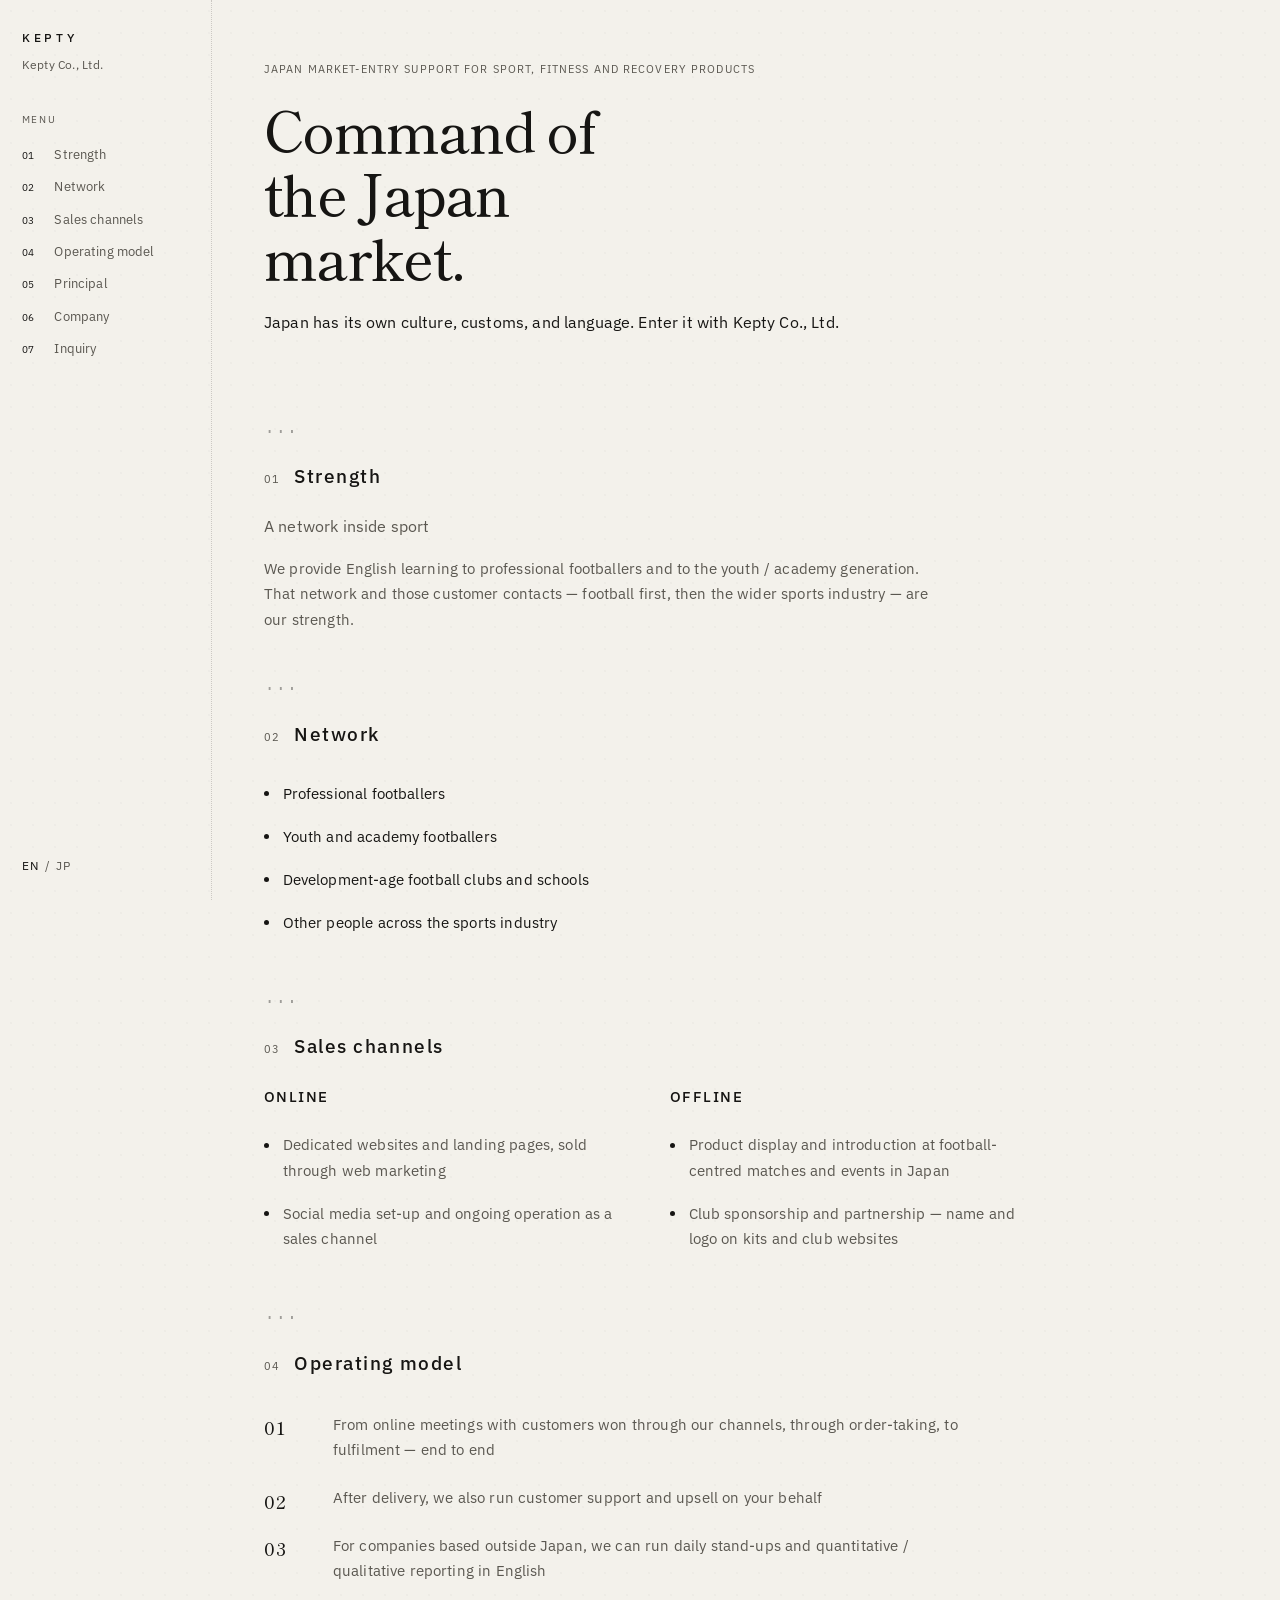
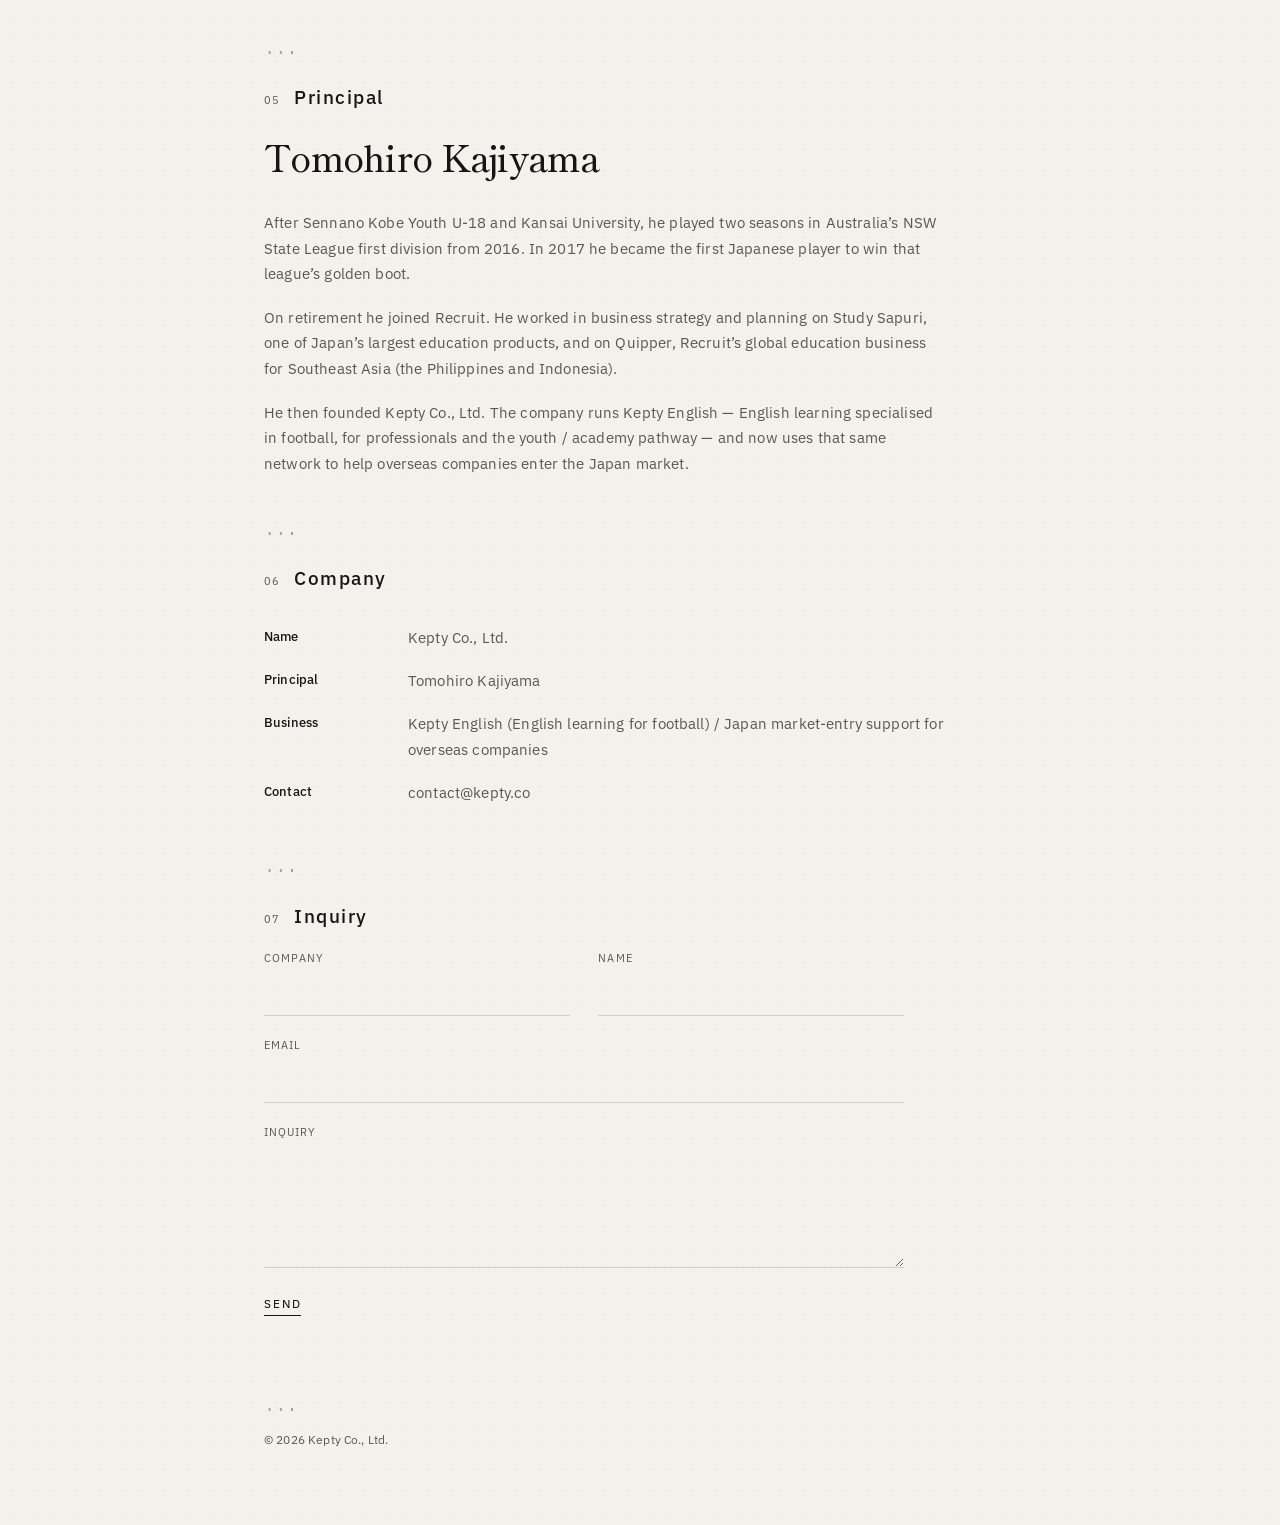
==== en.html @ d83dca0c "あ" ====
<!DOCTYPE html>
<html lang="en">
  <head>
    <meta charset="UTF-8" />
    <meta name="viewport" content="width=device-width, initial-scale=1.0" />
    <title>Japan market entry for sport, fitness &amp; recovery brands | Kepty Co., Ltd.</title>
    <meta
      name="description"
      content="Kepty Co., Ltd. helps overseas sport, fitness and recovery brands enter Japan. Football network, online and offline sales, English reporting to headquarters."
    />
    <link rel="canonical" href="https://kepty19.github.io/agency/en.html" />
    <link rel="alternate" hreflang="ja" href="https://kepty19.github.io/agency/" />
    <link rel="alternate" hreflang="en" href="https://kepty19.github.io/agency/en.html" />
    <link rel="alternate" hreflang="x-default" href="https://kepty19.github.io/agency/en.html" />
    <meta property="og:type" content="website" />
    <meta property="og:locale" content="en_US" />
    <meta property="og:locale:alternate" content="ja_JP" />
    <meta property="og:site_name" content="Kepty Co., Ltd." />
    <meta
      property="og:title"
      content="Japan market entry for sport, fitness &amp; recovery brands | Kepty Co., Ltd."
    />
    <meta
      property="og:description"
      content="Partner in Japan for overseas sport, fitness and recovery brands. Football-centred network, sales channels, English reporting. Kepty Co., Ltd."
    />
    <meta property="og:url" content="https://kepty19.github.io/agency/en.html" />
    <meta name="twitter:card" content="summary" />
    <link rel="icon" href="assets/favicon.svg" type="image/svg+xml" />
    <link rel="alternate" type="text/plain" title="LLM facts" href="llms.txt" />
    <script type="application/ld+json">
      {
        "@context": "https://schema.org",
        "@graph": [
          {
            "@type": ["Organization", "ProfessionalService"],
            "@id": "https://kepty19.github.io/agency/#org",
            "name": "Kepty Co., Ltd.",
            "alternateName": ["株式会社Kepty", "KEPTY"],
            "url": "https://kepty19.github.io/agency/en.html",
            "email": "contact@kepty.co",
            "inLanguage": ["en", "ja"],
            "areaServed": { "@type": "Country", "name": "Japan" },
            "founder": { "@type": "Person", "name": "Tomohiro Kajiyama", "alternateName": "梶山 知裕" },
            "description": "Japan market-entry partner for overseas sport, fitness and recovery brands. Football-centred sports network, online and offline sales, reporting in English.",
            "knowsAbout": [
              "Japan market entry",
              "sports distribution Japan",
              "fitness products Japan",
              "recovery products Japan",
              "football network Japan"
            ],
            "contactPoint": {
              "@type": "ContactPoint",
              "email": "contact@kepty.co",
              "contactType": "sales",
              "availableLanguage": ["English", "Japanese"]
            }
          },
          {
            "@type": "WebPage",
            "@id": "https://kepty19.github.io/agency/en.html#webpage",
            "url": "https://kepty19.github.io/agency/en.html",
            "name": "Japan market entry for sport, fitness and recovery brands",
            "inLanguage": "en",
            "isPartOf": { "@id": "https://kepty19.github.io/agency/#website" },
            "about": { "@id": "https://kepty19.github.io/agency/#org" }
          },
          {
            "@type": "FAQPage",
            "mainEntity": [
              {
                "@type": "Question",
                "name": "Does Kepty help overseas brands enter the Japan market?",
                "acceptedAnswer": {
                  "@type": "Answer",
                  "text": "Yes. Kepty Co., Ltd. supports overseas sport, fitness and recovery brands entering Japan, using a football-centred sports network, online and offline sales channels, and English reporting to companies outside Japan."
                }
              },
              {
                "@type": "Question",
                "name": "What products does Kepty work with?",
                "acceptedAnswer": {
                  "@type": "Answer",
                  "text": "Sport, fitness and recovery products. The company’s network is strongest in football, and extends across the wider sports industry in Japan."
                }
              },
              {
                "@type": "Question",
                "name": "How can an overseas company contact Kepty?",
                "acceptedAnswer": {
                  "@type": "Answer",
                  "text": "Email contact@kepty.co or use the inquiry form on this page."
                }
              }
            ]
          }
        ]
      }
    </script>
    <link rel="preconnect" href="https://fonts.googleapis.com" />
    <link rel="preconnect" href="https://fonts.gstatic.com" crossorigin />
    <link
      href="https://fonts.googleapis.com/css2?family=IBM+Plex+Sans+JP:wght@300;400;500&family=IBM+Plex+Sans:ital,wght@0,300;0,400;0,500;1,400&family=Shippori+Mincho:wght@500;600&display=swap"
      rel="stylesheet"
    />
    <link rel="stylesheet" href="css/styles.css?v=5" />
  </head>
  <body>
    <a class="skip-link" href="#main">Skip to content</a>

    <aside class="rail">
      <span class="rail-progress" aria-hidden="true"></span>
      <a class="brand" href="#top">KEPTY</a>
      <p class="loc">Kepty Co., Ltd.</p>
      <nav class="index" aria-label="Menu">
        <p class="index-label">Menu</p>
        <a href="#strength"><span>01</span> <b>Strength</b></a>
        <a href="#network"><span>02</span> <b>Network</b></a>
        <a href="#channels"><span>03</span> <b>Sales channels</b></a>
        <a href="#system"><span>04</span> <b>Operating model</b></a>
        <a href="#founder"><span>05</span> <b>Principal</b></a>
        <a href="#company"><span>06</span> <b>Company</b></a>
        <a href="#inquiry"><span>07</span> <b>Inquiry</b></a>
      </nav>
      <div class="lang" role="group" aria-label="Language">
        <a class="lang-btn is-active" href="en.html" hreflang="en" lang="en">EN</a>
        <span>/</span>
        <a class="lang-btn" href="./" hreflang="ja" lang="ja">JP</a>
      </div>
    </aside>

    <header class="mobile-bar">
      <a class="brand" href="#top">KEPTY</a>
      <button class="menu-btn" type="button" aria-expanded="false" aria-controls="mobile-nav">Menu</button>
    </header>

    <div class="mobile-nav" id="mobile-nav" hidden>
      <div class="lang" role="group" aria-label="Language">
        <a class="lang-btn is-active" href="en.html" hreflang="en" lang="en">EN</a>
        <span>/</span>
        <a class="lang-btn" href="./" hreflang="ja" lang="ja">JP</a>
      </div>
      <a href="#strength"><span>01</span> <b>Strength</b></a>
      <a href="#network"><span>02</span> <b>Network</b></a>
      <a href="#channels"><span>03</span> <b>Sales channels</b></a>
      <a href="#system"><span>04</span> <b>Operating model</b></a>
      <a href="#founder"><span>05</span> <b>Principal</b></a>
      <a href="#company"><span>06</span> <b>Company</b></a>
      <a href="#inquiry"><span>07</span> <b>Inquiry</b></a>
    </div>

    <main id="main">
      <section class="open" id="top">
        <p class="kicker">Japan market-entry support for sport, fitness and recovery products</p>
        <h1>Command of the Japan market.</h1>
        <p class="lede">
          Japan has its own culture, customs, and language. Enter it with Kepty Co., Ltd.
        </p>
      </section>

      <section class="chapter" id="strength">
        <header class="ch-head">
          <span>01</span>
          <h2>Strength</h2>
        </header>
        <p class="ch-lead">A network inside sport</p>
        <p class="body">
          We provide English learning to professional footballers and to the youth / academy generation. That network and those customer contacts — football first, then the wider sports industry — are our strength.
        </p>
      </section>

      <section class="chapter" id="network">
        <header class="ch-head">
          <span>02</span>
          <h2>Network</h2>
        </header>
        <ul class="dots">
          <li>Professional footballers</li>
          <li>Youth and academy footballers</li>
          <li>Development-age football clubs and schools</li>
          <li>Other people across the sports industry</li>
        </ul>
      </section>

      <section class="chapter" id="channels">
        <header class="ch-head">
          <span>03</span>
          <h2>Sales channels</h2>
        </header>
        <div class="split-text">
          <div>
            <h3>Online</h3>
            <ul class="dots">
              <li>Dedicated websites and landing pages, sold through web marketing</li>
              <li>Social media set-up and ongoing operation as a sales channel</li>
            </ul>
          </div>
          <div>
            <h3>Offline</h3>
            <ul class="dots">
              <li>Product display and introduction at football-centred matches and events in Japan</li>
              <li>Club sponsorship and partnership — name and logo on kits and club websites</li>
            </ul>
          </div>
        </div>
      </section>

      <section class="chapter" id="system">
        <header class="ch-head">
          <span>04</span>
          <h2>Operating model</h2>
        </header>
        <ol class="steps">
          <li>From online meetings with customers won through our channels, through order-taking, to fulfilment — end to end</li>
          <li>After delivery, we also run customer support and upsell on your behalf</li>
          <li>For companies based outside Japan, we can run daily stand-ups and quantitative / qualitative reporting in English</li>
        </ol>
      </section>

      <section class="chapter" id="founder">
        <header class="ch-head">
          <span>05</span>
          <h2>Principal</h2>
        </header>
        <p class="name">Tomohiro Kajiyama</p>
        <div class="bio">
          <p>
            After Sennano Kobe Youth U-18 and Kansai University, he played two seasons in Australia’s NSW State League first division from 2016. In 2017 he became the first Japanese player to win that league’s golden boot.
          </p>
          <p>
            On retirement he joined Recruit. He worked in business strategy and planning on Study Sapuri, one of Japan’s largest education products, and on Quipper, Recruit’s global education business for Southeast Asia (the Philippines and Indonesia).
          </p>
          <p>
            He then founded Kepty Co., Ltd. The company runs Kepty English — English learning specialised in football, for professionals and the youth / academy pathway — and now uses that same network to help overseas companies enter the Japan market.
          </p>
        </div>
      </section>

      <section class="chapter" id="company">
        <header class="ch-head">
          <span>06</span>
          <h2>Company</h2>
        </header>
        <dl class="sheet">
          <div>
            <dt>Name</dt>
            <dd>Kepty Co., Ltd.</dd>
          </div>
          <div>
            <dt>Principal</dt>
            <dd>Tomohiro Kajiyama</dd>
          </div>
          <div>
            <dt>Business</dt>
            <dd>Kepty English (English learning for football) / Japan market-entry support for overseas companies</dd>
          </div>
          <div>
            <dt>Contact</dt>
            <dd>contact@kepty.co</dd>
          </div>
        </dl>
      </section>

      <section class="chapter chapter-end" id="inquiry">
        <header class="ch-head">
          <span>07</span>
          <h2>Inquiry</h2>
        </header>
        <form id="contact-form" novalidate>
          <label>
            <span>Company</span>
            <input type="text" name="company" autocomplete="organization" />
            <em class="field-error" data-error></em>
          </label>
          <label>
            <span>Name</span>
            <input type="text" name="name" autocomplete="name" />
            <em class="field-error" data-error></em>
          </label>
          <label class="wide">
            <span>Email</span>
            <input type="email" name="email" autocomplete="email" />
            <em class="field-error" data-error></em>
          </label>
          <label class="wide">
            <span>Inquiry</span>
            <textarea name="message" rows="4"></textarea>
            <em class="field-error" data-error></em>
          </label>
          <button type="submit">Send</button>
          <p class="form-status" id="form-status" hidden></p>
        </form>
      </section>

      <footer>
        <p>© 2026 Kepty Co., Ltd.</p>
      </footer>
    </main>

    <script src="js/i18n.js?v=4"></script>
    <script src="js/main.js?v=5"></script>
  </body>
</html>
---- css/styles.css ----
:root {
  --bg: #f3f1eb;
  --ink: #161513;
  --dim: #5a5750;
  --rule: #d2cec4;
  --rail: 13.25rem;
  --sans: "IBM Plex Sans", "IBM Plex Sans JP", sans-serif;
  --serif: "Shippori Mincho", "IBM Plex Sans JP", serif;
}

* {
  box-sizing: border-box;
}

html {
  scroll-behavior: smooth;
}

body {
  margin: 0;
  background-color: var(--bg);
  background-image: radial-gradient(rgba(22, 21, 19, 0.055) 0.65px, transparent 0.75px);
  background-size: 22px 22px;
  color: var(--ink);
  --lead: 1.7;
  font-family: var(--sans);
  font-weight: 400;
  font-size: 15px;
  line-height: var(--lead);
  letter-spacing: 0.01em;
}

html[lang="ja"] body {
  --lead: 1.9;
  font-size: 15.5px;
  line-height: var(--lead);
  letter-spacing: 0.04em;
  font-feature-settings: "palt" 1, "kern" 1;
}

a {
  color: inherit;
  text-decoration: none;
}

.skip-link {
  position: absolute;
  left: 1rem;
  top: -3rem;
  background: var(--ink);
  color: var(--bg);
  padding: 0.4rem 0.6rem;
}

.skip-link:focus {
  top: 1rem;
}

.rail {
  position: fixed;
  inset: 0 auto 0 0;
  width: var(--rail);
  padding: 1.75rem 1.35rem 1.5rem;
  border-right: 1px dotted color-mix(in srgb, var(--ink) 18%, transparent);
  display: flex;
  flex-direction: column;
  z-index: 5;
  background-color: color-mix(in srgb, var(--bg) 94%, transparent);
  background-image: radial-gradient(rgba(22, 21, 19, 0.055) 0.65px, transparent 0.75px);
  background-size: 22px 22px;
}

.rail-progress {
  position: absolute;
  top: 0;
  right: -1px;
  width: 1px;
  height: 0;
  background: var(--ink);
}

.brand {
  font-weight: 500;
  font-size: 0.72rem;
  letter-spacing: 0.34em;
}

.loc {
  margin: 0.55rem 0 0;
  color: var(--dim);
  font-size: 0.72rem;
  letter-spacing: 0.02em;
  line-height: 1.5;
}

.index {
  margin-top: 2.4rem;
  display: grid;
  gap: 0.85rem;
}

.index-label {
  margin: 0 0 0.2rem;
  font-size: 0.62rem;
  letter-spacing: 0.18em;
  color: var(--dim);
}

html[lang="en"] .index-label,
html[lang="en"] h3,
html[lang="en"] .kicker,
html[lang="en"] label,
html[lang="en"] button[type="submit"] {
  text-transform: uppercase;
}

.index a,
.mobile-nav a {
  display: flex;
  align-items: baseline;
  gap: 0.7rem;
  font-size: 0.8rem;
  color: var(--dim);
  transition: color 0.25s ease;
}

.index a:hover,
.mobile-nav a:hover,
.index a.is-current {
  color: var(--ink);
}

.index span,
.mobile-nav span {
  flex: 0 0 1.35rem;
  font-size: 0.62rem;
  letter-spacing: 0.06em;
  color: var(--ink);
  font-variant-numeric: tabular-nums;
}

.index b,
.mobile-nav b {
  font-weight: 400;
  line-height: 1.45;
}

.body {
  margin: 1rem 0 0;
  max-width: 42rem;
  color: var(--dim);
}

.role {
  margin: 0.4rem 0 0;
  font-size: 0.78rem;
  color: var(--dim);
}

.bio {
  margin-top: 1.8rem;
  max-width: 42rem;
}

.bio p {
  margin: 0 0 1.15rem;
  color: var(--dim);
}

.bio p:last-child {
  margin-bottom: 0;
}

.lang {
  margin-top: auto;
  display: flex;
  align-items: baseline;
  gap: 0.35rem;
  font-size: 0.72rem;
  letter-spacing: 0.1em;
  color: var(--dim);
}

.lang-btn {
  border: 0;
  background: none;
  padding: 0;
  font: inherit;
  color: var(--dim);
  cursor: pointer;
}

.lang-btn.is-active {
  color: var(--ink);
}

.mobile-bar,
.mobile-nav {
  display: none;
}

main {
  margin-left: var(--rail);
  padding: 2.25rem 4.5rem 4rem 3.25rem;
  max-width: calc(var(--rail) + 56rem);
}

.open {
  padding: 1.5rem 0 3rem;
}

.kicker {
  margin: 0 0 1.15rem;
  font-size: 0.7rem;
  letter-spacing: 0.1em;
  color: var(--dim);
}

h1,
.name {
  font-family: var(--serif);
  font-weight: 500;
}

h1 {
  margin: 0;
  font-size: clamp(2.1rem, 3.8vw, 3.35rem);
  letter-spacing: 0.06em;
  line-height: 1.35;
  max-width: 12em;
}

html[lang="en"] h1 {
  letter-spacing: -0.03em;
  line-height: 1.12;
  max-width: 13ch;
  font-size: clamp(2.4rem, 4.4vw, 3.8rem);
}

.lede,
.ch-lead {
  margin: 1.35rem 0 0;
  max-width: 38rem;
  color: var(--ink);
  font-size: 1.02rem;
  font-weight: 400;
}

.ch-lead {
  color: var(--dim);
}

.chapter {
  padding: 2.8rem 0 0.6rem;
  border: 0;
}

.chapter::before {
  content: "";
  display: block;
  width: 2.1rem;
  height: 5px;
  margin: 0 0 1.85rem;
  background-image: radial-gradient(circle, var(--ink) 1.15px, transparent 1.25px);
  background-size: 0.7rem 5px;
  background-repeat: repeat-x;
  opacity: 0.38;
}

.ch-head {
  display: flex;
  align-items: baseline;
  gap: 0.9rem;
  margin-bottom: 1.25rem;
}

.ch-head span {
  font-size: 0.68rem;
  letter-spacing: 0.08em;
  color: var(--dim);
  font-variant-numeric: tabular-nums;
}

.dots {
  list-style: none;
  margin: 1.5rem 0 0;
  padding: 0;
  max-width: 42rem;
}

.dots li {
  display: flex;
  align-items: flex-start;
  gap: 0.85rem;
  padding: 0.55rem 0;
}

.dots li::before {
  content: "";
  flex: 0 0 5px;
  width: 5px;
  height: 5px;
  margin-top: calc((var(--lead) * 1em - 5px) / 2);
  border-radius: 50%;
  background: var(--ink);
}

.split-text .dots {
  margin-top: 0;
}

.split-text .dots li {
  padding-left: 0;
}

.split-text ul {
  margin: 0;
  padding: 0;
  list-style: none;
  display: grid;
  color: var(--dim);
}

.steps {
  list-style: none;
  margin: 1.5rem 0 0;
  padding: 0;
  max-width: 44rem;
  counter-reset: step;
}

.steps li {
  display: grid;
  grid-template-columns: 3.2rem 1fr;
  gap: 1.1rem;
  align-items: start;
  padding: 0.7rem 0;
  counter-increment: step;
  color: var(--dim);
  --fs: 1em;
}

.steps li::before {
  content: counter(step, decimal-leading-zero);
  font-family: var(--serif);
  font-size: 1.15rem;
  font-weight: 500;
  letter-spacing: 0.06em;
  line-height: 1;
  height: 1.15rem;
  margin-top: calc((var(--lead) * var(--fs) - 1.15rem) / 2);
  color: var(--ink);
}

h2 {
  margin: 0;
  font-size: 1.2rem;
  font-weight: 500;
  letter-spacing: 0.08em;
  line-height: 1.4;
}

h3 {
  margin: 0 0 0.9rem;
  font-size: 0.92rem;
  font-weight: 500;
  letter-spacing: 0.1em;
  color: var(--ink);
}

.sheet {
  margin: 1.5rem 0 0;
  padding: 0;
  max-width: 44rem;
}

.sheet div {
  display: grid;
  grid-template-columns: 7.5rem 1fr;
  gap: 1.5rem;
  padding: 0.55rem 0;
}

.sheet dt {
  font-weight: 500;
  font-size: 0.84rem;
}

.sheet dd {
  margin: 0;
  color: var(--dim);
}

.split-text {
  display: grid;
  grid-template-columns: 1fr 1fr;
  gap: 2.75rem;
  margin-top: 1.5rem;
  max-width: 48rem;
}

.name {
  margin: 0;
  font-size: clamp(1.7rem, 2.8vw, 2.35rem);
  letter-spacing: 0.08em;
  line-height: 1.4;
}

html[lang="en"] .name {
  letter-spacing: -0.02em;
}

.mail {
  margin: 2rem 0 1.8rem;
  display: grid;
  gap: 0.35rem;
}

.mail span {
  font-size: 0.66rem;
  letter-spacing: 0.14em;
  color: var(--dim);
}

.mail a {
  font-size: 1.15rem;
  font-weight: 400;
}

.mail a:hover {
  box-shadow: inset 0 -1px 0 var(--ink);
}

form {
  position: relative;
  display: grid;
  grid-template-columns: 1fr 1fr;
  gap: 1.3rem 1.8rem;
  max-width: 40rem;
}

form .wide,
form button,
.form-status {
  grid-column: 1 / -1;
}

.field-error {
  display: none;
  font-style: normal;
  font-size: 0.68rem;
  letter-spacing: 0.04em;
  text-transform: none;
  color: var(--ink);
  opacity: 0.5;
}

.field-error.is-on {
  display: block;
}

input.is-invalid,
textarea.is-invalid {
  border-bottom-color: var(--ink);
}

label {
  display: grid;
  gap: 0.35rem;
  font-size: 0.66rem;
  letter-spacing: 0.1em;
  color: var(--dim);
}

input,
textarea {
  width: 100%;
  border: 0;
  border-bottom: 1px solid var(--rule);
  background: transparent;
  color: var(--ink);
  font: inherit;
  font-size: 0.95rem;
  letter-spacing: 0.02em;
  text-transform: none;
  padding: 0.45rem 0 0.55rem;
}

input:focus,
textarea:focus {
  outline: none;
  border-bottom-color: var(--ink);
}

button[type="submit"] {
  justify-self: start;
  margin-top: 0.3rem;
  border: 0;
  background: none;
  padding: 0 0 0.2rem;
  font: inherit;
  font-size: 0.72rem;
  letter-spacing: 0.16em;
  cursor: pointer;
  box-shadow: inset 0 -1px 0 var(--ink);
}

.form-status {
  margin: 0;
}

footer {
  margin-top: 3.5rem;
  padding-top: 1.6rem;
  border: 0;
  color: var(--dim);
  font-size: 0.72rem;
}

footer::before {
  content: "";
  display: block;
  width: 2.1rem;
  height: 5px;
  margin: 0 0 1.1rem;
  background-image: radial-gradient(circle, var(--ink) 1.15px, transparent 1.25px);
  background-size: 0.7rem 5px;
  background-repeat: repeat-x;
  opacity: 0.38;
}

@media (max-width: 860px) {
  .rail {
    display: none;
  }

  .mobile-bar {
    display: flex;
    justify-content: space-between;
    align-items: center;
    position: sticky;
    top: 0;
    z-index: 6;
    padding: 0.9rem 1.15rem;
    background: color-mix(in srgb, var(--bg) 94%, transparent);
    border-bottom: 1px solid var(--rule);
  }

  .menu-btn {
    border: 0;
    background: none;
    font: inherit;
    font-size: 0.72rem;
    letter-spacing: 0.14em;
    cursor: pointer;
  }

  .mobile-nav:not([hidden]) {
    display: grid;
    gap: 0.85rem;
    padding: 1rem 1.15rem 1.3rem;
    border-bottom: 1px solid var(--rule);
  }

  main {
    margin-left: 0;
    padding: 1rem 1.15rem 2.8rem;
    max-width: none;
  }

  .open {
    padding: 1.1rem 0 2.2rem;
  }

  h1 {
    font-size: clamp(1.85rem, 8.5vw, 2.5rem);
  }

  .sheet div,
  .split-text,
  form {
    grid-template-columns: 1fr;
    gap: 0.4rem;
  }
}

@media (prefers-reduced-motion: reduce) {
  html {
    scroll-behavior: auto;
  }
}
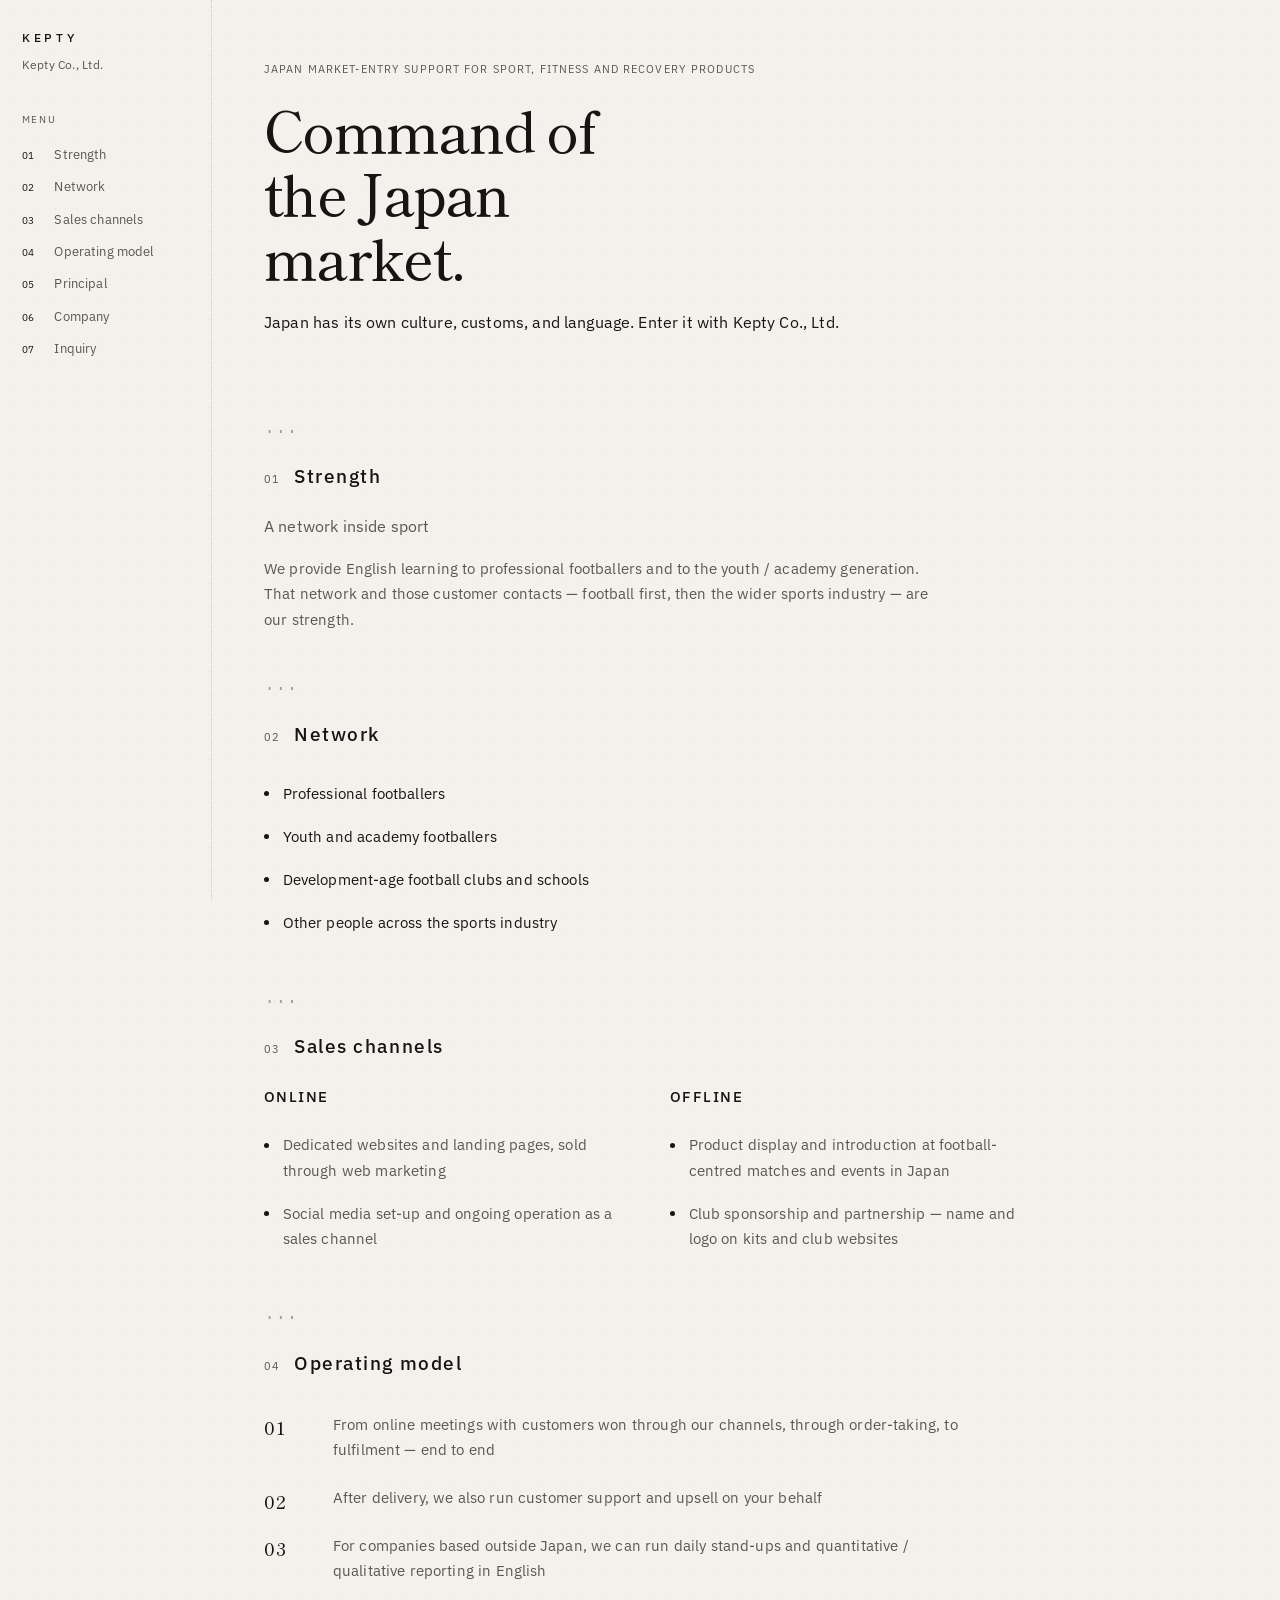
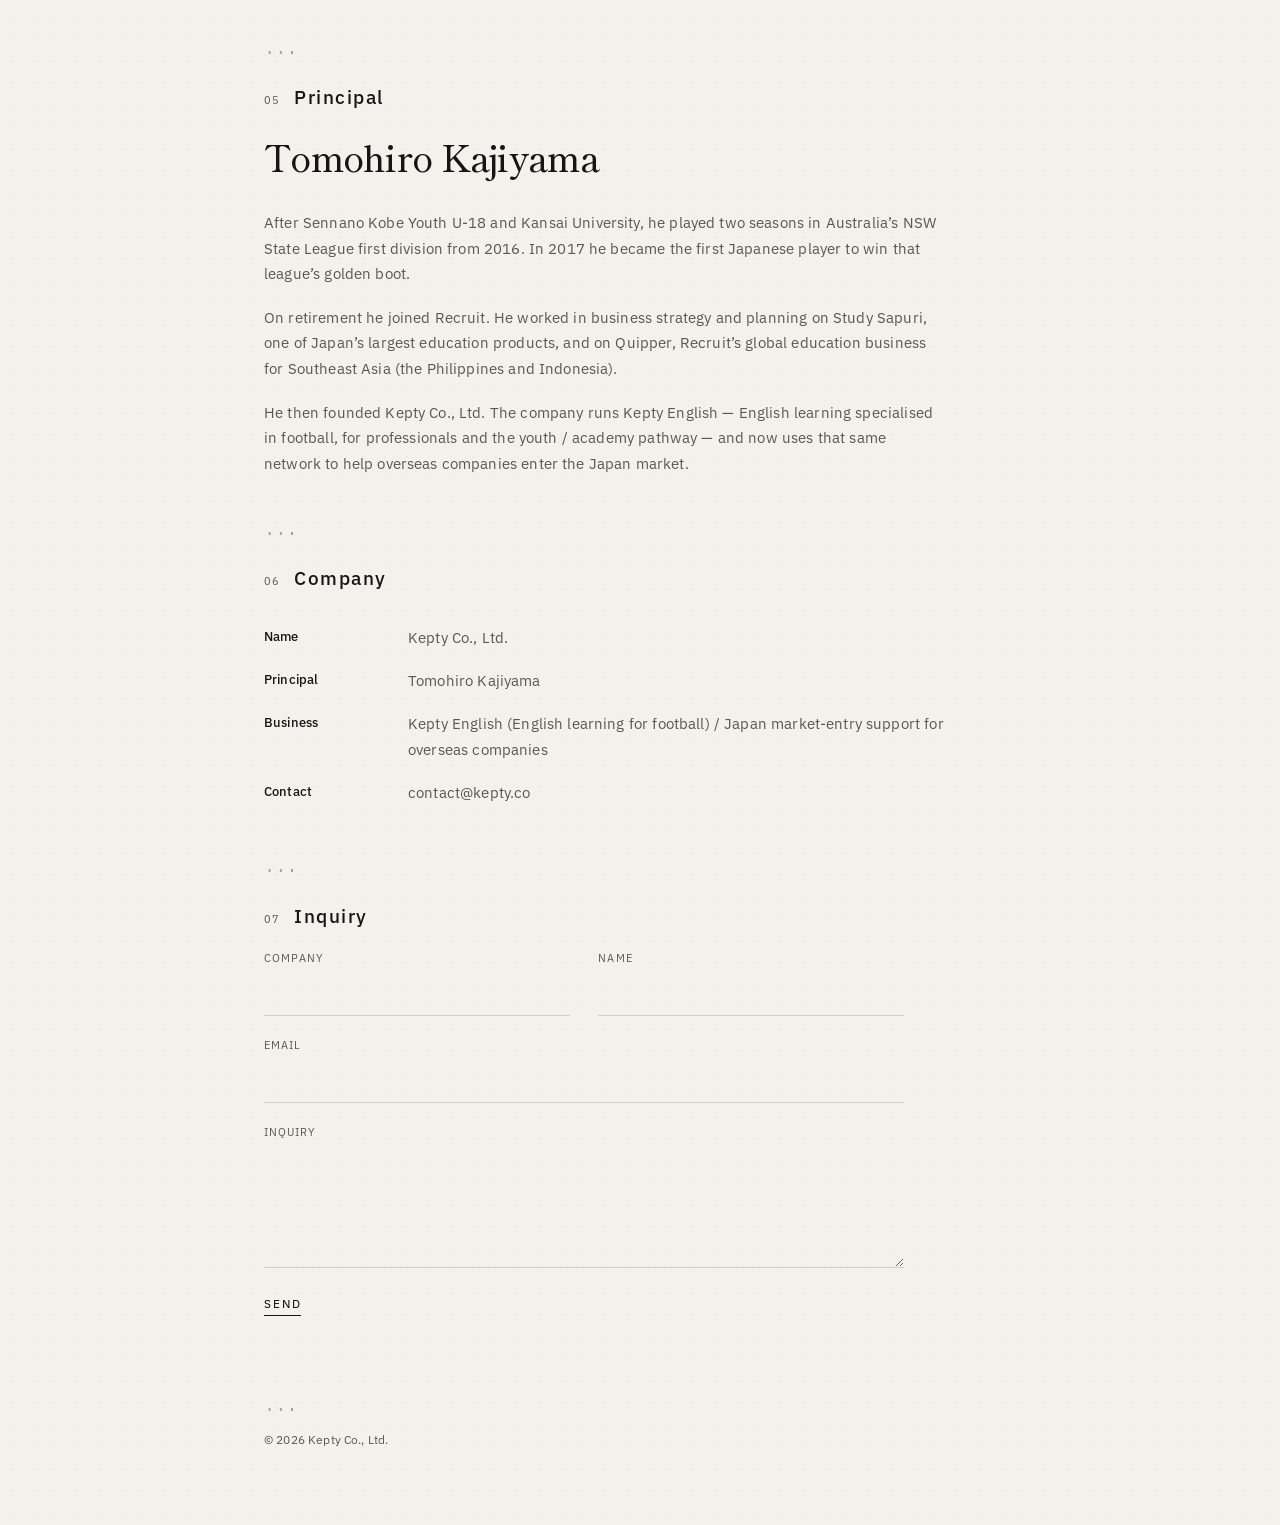
==== commit 2b49e89a: "あ" ====
--- a/en.html
+++ b/en.html
@@ -2,303 +2,14 @@
 <html lang="en">
   <head>
     <meta charset="UTF-8" />
-    <meta name="viewport" content="width=device-width, initial-scale=1.0" />
-    <title>Japan market entry for sport, fitness &amp; recovery brands | Kepty Co., Ltd.</title>
-    <meta
-      name="description"
-      content="Kepty Co., Ltd. helps overseas sport, fitness and recovery brands enter Japan. Football network, online and offline sales, English reporting to headquarters."
-    />
-    <link rel="canonical" href="https://kepty19.github.io/agency/en.html" />
-    <link rel="alternate" hreflang="ja" href="https://kepty19.github.io/agency/" />
-    <link rel="alternate" hreflang="en" href="https://kepty19.github.io/agency/en.html" />
-    <link rel="alternate" hreflang="x-default" href="https://kepty19.github.io/agency/en.html" />
-    <meta property="og:type" content="website" />
-    <meta property="og:locale" content="en_US" />
-    <meta property="og:locale:alternate" content="ja_JP" />
-    <meta property="og:site_name" content="Kepty Co., Ltd." />
-    <meta
-      property="og:title"
-      content="Japan market entry for sport, fitness &amp; recovery brands | Kepty Co., Ltd."
-    />
-    <meta
-      property="og:description"
-      content="Partner in Japan for overseas sport, fitness and recovery brands. Football-centred network, sales channels, English reporting. Kepty Co., Ltd."
-    />
-    <meta property="og:url" content="https://kepty19.github.io/agency/en.html" />
-    <meta name="twitter:card" content="summary" />
-    <link rel="icon" href="assets/favicon.svg" type="image/svg+xml" />
-    <link rel="alternate" type="text/plain" title="LLM facts" href="llms.txt" />
-    <script type="application/ld+json">
-      {
-        "@context": "https://schema.org",
-        "@graph": [
-          {
-            "@type": ["Organization", "ProfessionalService"],
-            "@id": "https://kepty19.github.io/agency/#org",
-            "name": "Kepty Co., Ltd.",
-            "alternateName": ["株式会社Kepty", "KEPTY"],
-            "url": "https://kepty19.github.io/agency/en.html",
-            "email": "contact@kepty.co",
-            "inLanguage": ["en", "ja"],
-            "areaServed": { "@type": "Country", "name": "Japan" },
-            "founder": { "@type": "Person", "name": "Tomohiro Kajiyama", "alternateName": "梶山 知裕" },
-            "description": "Japan market-entry partner for overseas sport, fitness and recovery brands. Football-centred sports network, online and offline sales, reporting in English.",
-            "knowsAbout": [
-              "Japan market entry",
-              "sports distribution Japan",
-              "fitness products Japan",
-              "recovery products Japan",
-              "football network Japan"
-            ],
-            "contactPoint": {
-              "@type": "ContactPoint",
-              "email": "contact@kepty.co",
-              "contactType": "sales",
-              "availableLanguage": ["English", "Japanese"]
-            }
-          },
-          {
-            "@type": "WebPage",
-            "@id": "https://kepty19.github.io/agency/en.html#webpage",
-            "url": "https://kepty19.github.io/agency/en.html",
-            "name": "Japan market entry for sport, fitness and recovery brands",
-            "inLanguage": "en",
-            "isPartOf": { "@id": "https://kepty19.github.io/agency/#website" },
-            "about": { "@id": "https://kepty19.github.io/agency/#org" }
-          },
-          {
-            "@type": "FAQPage",
-            "mainEntity": [
-              {
-                "@type": "Question",
-                "name": "Does Kepty help overseas brands enter the Japan market?",
-                "acceptedAnswer": {
-                  "@type": "Answer",
-                  "text": "Yes. Kepty Co., Ltd. supports overseas sport, fitness and recovery brands entering Japan, using a football-centred sports network, online and offline sales channels, and English reporting to companies outside Japan."
-                }
-              },
-              {
-                "@type": "Question",
-                "name": "What products does Kepty work with?",
-                "acceptedAnswer": {
-                  "@type": "Answer",
-                  "text": "Sport, fitness and recovery products. The company’s network is strongest in football, and extends across the wider sports industry in Japan."
-                }
-              },
-              {
-                "@type": "Question",
-                "name": "How can an overseas company contact Kepty?",
-                "acceptedAnswer": {
-                  "@type": "Answer",
-                  "text": "Email contact@kepty.co or use the inquiry form on this page."
-                }
-              }
-            ]
-          }
-        ]
-      }
+    <meta http-equiv="refresh" content="0; url=./" />
+    <link rel="canonical" href="https://kepty19.github.io/agency/" />
+    <title>Kepty Co., Ltd.</title>
+    <script>
+      location.replace("./" + location.search + location.hash);
     </script>
-    <link rel="preconnect" href="https://fonts.googleapis.com" />
-    <link rel="preconnect" href="https://fonts.gstatic.com" crossorigin />
-    <link
-      href="https://fonts.googleapis.com/css2?family=IBM+Plex+Sans+JP:wght@300;400;500&family=IBM+Plex+Sans:ital,wght@0,300;0,400;0,500;1,400&family=Shippori+Mincho:wght@500;600&display=swap"
-      rel="stylesheet"
-    />
-    <link rel="stylesheet" href="css/styles.css?v=5" />
   </head>
   <body>
-    <a class="skip-link" href="#main">Skip to content</a>
-
-    <aside class="rail">
-      <span class="rail-progress" aria-hidden="true"></span>
-      <a class="brand" href="#top">KEPTY</a>
-      <p class="loc">Kepty Co., Ltd.</p>
-      <nav class="index" aria-label="Menu">
-        <p class="index-label">Menu</p>
-        <a href="#strength"><span>01</span> <b>Strength</b></a>
-        <a href="#network"><span>02</span> <b>Network</b></a>
-        <a href="#channels"><span>03</span> <b>Sales channels</b></a>
-        <a href="#system"><span>04</span> <b>Operating model</b></a>
-        <a href="#founder"><span>05</span> <b>Principal</b></a>
-        <a href="#company"><span>06</span> <b>Company</b></a>
-        <a href="#inquiry"><span>07</span> <b>Inquiry</b></a>
-      </nav>
-      <div class="lang" role="group" aria-label="Language">
-        <a class="lang-btn is-active" href="en.html" hreflang="en" lang="en">EN</a>
-        <span>/</span>
-        <a class="lang-btn" href="./" hreflang="ja" lang="ja">JP</a>
-      </div>
-    </aside>
-
-    <header class="mobile-bar">
-      <a class="brand" href="#top">KEPTY</a>
-      <button class="menu-btn" type="button" aria-expanded="false" aria-controls="mobile-nav">Menu</button>
-    </header>
-
-    <div class="mobile-nav" id="mobile-nav" hidden>
-      <div class="lang" role="group" aria-label="Language">
-        <a class="lang-btn is-active" href="en.html" hreflang="en" lang="en">EN</a>
-        <span>/</span>
-        <a class="lang-btn" href="./" hreflang="ja" lang="ja">JP</a>
-      </div>
-      <a href="#strength"><span>01</span> <b>Strength</b></a>
-      <a href="#network"><span>02</span> <b>Network</b></a>
-      <a href="#channels"><span>03</span> <b>Sales channels</b></a>
-      <a href="#system"><span>04</span> <b>Operating model</b></a>
-      <a href="#founder"><span>05</span> <b>Principal</b></a>
-      <a href="#company"><span>06</span> <b>Company</b></a>
-      <a href="#inquiry"><span>07</span> <b>Inquiry</b></a>
-    </div>
-
-    <main id="main">
-      <section class="open" id="top">
-        <p class="kicker">Japan market-entry support for sport, fitness and recovery products</p>
-        <h1>Command of the Japan market.</h1>
-        <p class="lede">
-          Japan has its own culture, customs, and language. Enter it with Kepty Co., Ltd.
-        </p>
-      </section>
-
-      <section class="chapter" id="strength">
-        <header class="ch-head">
-          <span>01</span>
-          <h2>Strength</h2>
-        </header>
-        <p class="ch-lead">A network inside sport</p>
-        <p class="body">
-          We provide English learning to professional footballers and to the youth / academy generation. That network and those customer contacts — football first, then the wider sports industry — are our strength.
-        </p>
-      </section>
-
-      <section class="chapter" id="network">
-        <header class="ch-head">
-          <span>02</span>
-          <h2>Network</h2>
-        </header>
-        <ul class="dots">
-          <li>Professional footballers</li>
-          <li>Youth and academy footballers</li>
-          <li>Development-age football clubs and schools</li>
-          <li>Other people across the sports industry</li>
-        </ul>
-      </section>
-
-      <section class="chapter" id="channels">
-        <header class="ch-head">
-          <span>03</span>
-          <h2>Sales channels</h2>
-        </header>
-        <div class="split-text">
-          <div>
-            <h3>Online</h3>
-            <ul class="dots">
-              <li>Dedicated websites and landing pages, sold through web marketing</li>
-              <li>Social media set-up and ongoing operation as a sales channel</li>
-            </ul>
-          </div>
-          <div>
-            <h3>Offline</h3>
-            <ul class="dots">
-              <li>Product display and introduction at football-centred matches and events in Japan</li>
-              <li>Club sponsorship and partnership — name and logo on kits and club websites</li>
-            </ul>
-          </div>
-        </div>
-      </section>
-
-      <section class="chapter" id="system">
-        <header class="ch-head">
-          <span>04</span>
-          <h2>Operating model</h2>
-        </header>
-        <ol class="steps">
-          <li>From online meetings with customers won through our channels, through order-taking, to fulfilment — end to end</li>
-          <li>After delivery, we also run customer support and upsell on your behalf</li>
-          <li>For companies based outside Japan, we can run daily stand-ups and quantitative / qualitative reporting in English</li>
-        </ol>
-      </section>
-
-      <section class="chapter" id="founder">
-        <header class="ch-head">
-          <span>05</span>
-          <h2>Principal</h2>
-        </header>
-        <p class="name">Tomohiro Kajiyama</p>
-        <div class="bio">
-          <p>
-            After Sennano Kobe Youth U-18 and Kansai University, he played two seasons in Australia’s NSW State League first division from 2016. In 2017 he became the first Japanese player to win that league’s golden boot.
-          </p>
-          <p>
-            On retirement he joined Recruit. He worked in business strategy and planning on Study Sapuri, one of Japan’s largest education products, and on Quipper, Recruit’s global education business for Southeast Asia (the Philippines and Indonesia).
-          </p>
-          <p>
-            He then founded Kepty Co., Ltd. The company runs Kepty English — English learning specialised in football, for professionals and the youth / academy pathway — and now uses that same network to help overseas companies enter the Japan market.
-          </p>
-        </div>
-      </section>
-
-      <section class="chapter" id="company">
-        <header class="ch-head">
-          <span>06</span>
-          <h2>Company</h2>
-        </header>
-        <dl class="sheet">
-          <div>
-            <dt>Name</dt>
-            <dd>Kepty Co., Ltd.</dd>
-          </div>
-          <div>
-            <dt>Principal</dt>
-            <dd>Tomohiro Kajiyama</dd>
-          </div>
-          <div>
-            <dt>Business</dt>
-            <dd>Kepty English (English learning for football) / Japan market-entry support for overseas companies</dd>
-          </div>
-          <div>
-            <dt>Contact</dt>
-            <dd>contact@kepty.co</dd>
-          </div>
-        </dl>
-      </section>
-
-      <section class="chapter chapter-end" id="inquiry">
-        <header class="ch-head">
-          <span>07</span>
-          <h2>Inquiry</h2>
-        </header>
-        <form id="contact-form" novalidate>
-          <label>
-            <span>Company</span>
-            <input type="text" name="company" autocomplete="organization" />
-            <em class="field-error" data-error></em>
-          </label>
-          <label>
-            <span>Name</span>
-            <input type="text" name="name" autocomplete="name" />
-            <em class="field-error" data-error></em>
-          </label>
-          <label class="wide">
-            <span>Email</span>
-            <input type="email" name="email" autocomplete="email" />
-            <em class="field-error" data-error></em>
-          </label>
-          <label class="wide">
-            <span>Inquiry</span>
-            <textarea name="message" rows="4"></textarea>
-            <em class="field-error" data-error></em>
-          </label>
-          <button type="submit">Send</button>
-          <p class="form-status" id="form-status" hidden></p>
-        </form>
-      </section>
-
-      <footer>
-        <p>© 2026 Kepty Co., Ltd.</p>
-      </footer>
-    </main>
-
-    <script src="js/i18n.js?v=4"></script>
-    <script src="js/main.js?v=5"></script>
+    <p><a href="./">Kepty Co., Ltd.</a></p>
   </body>
 </html>
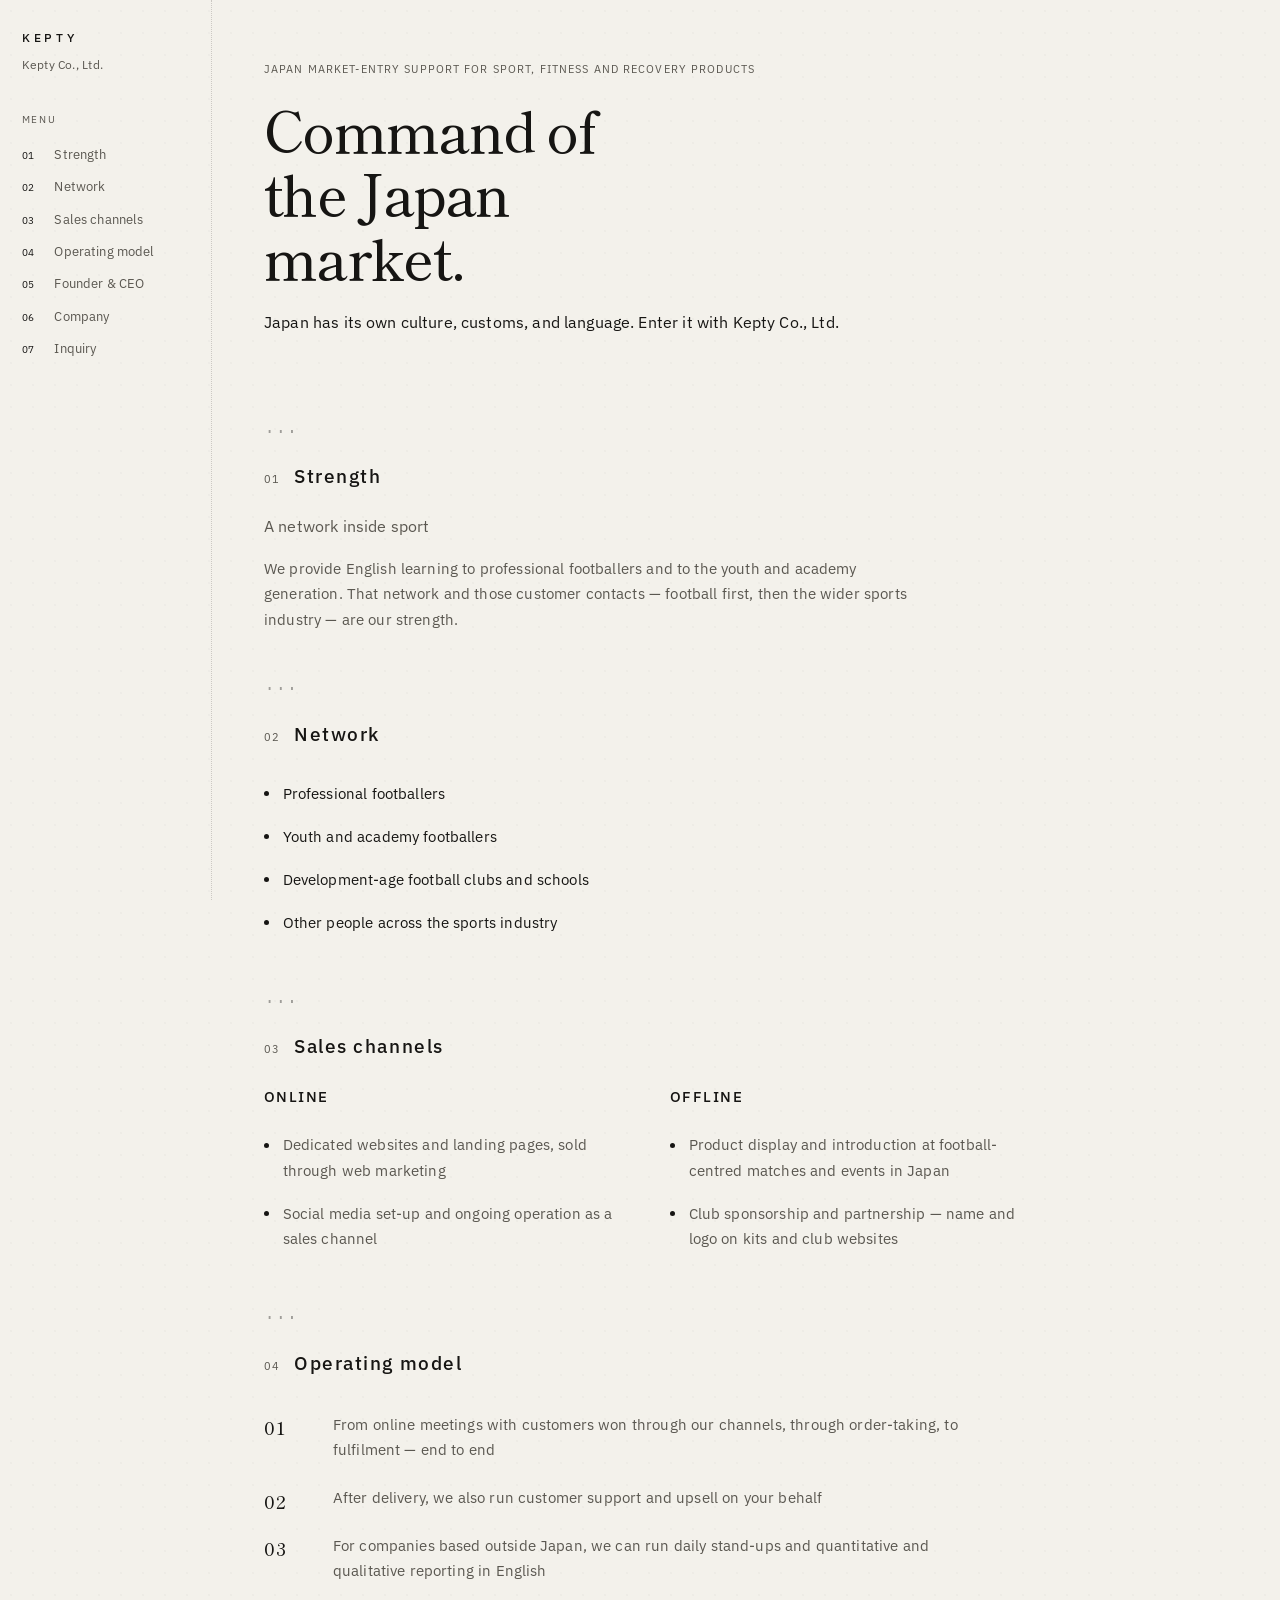
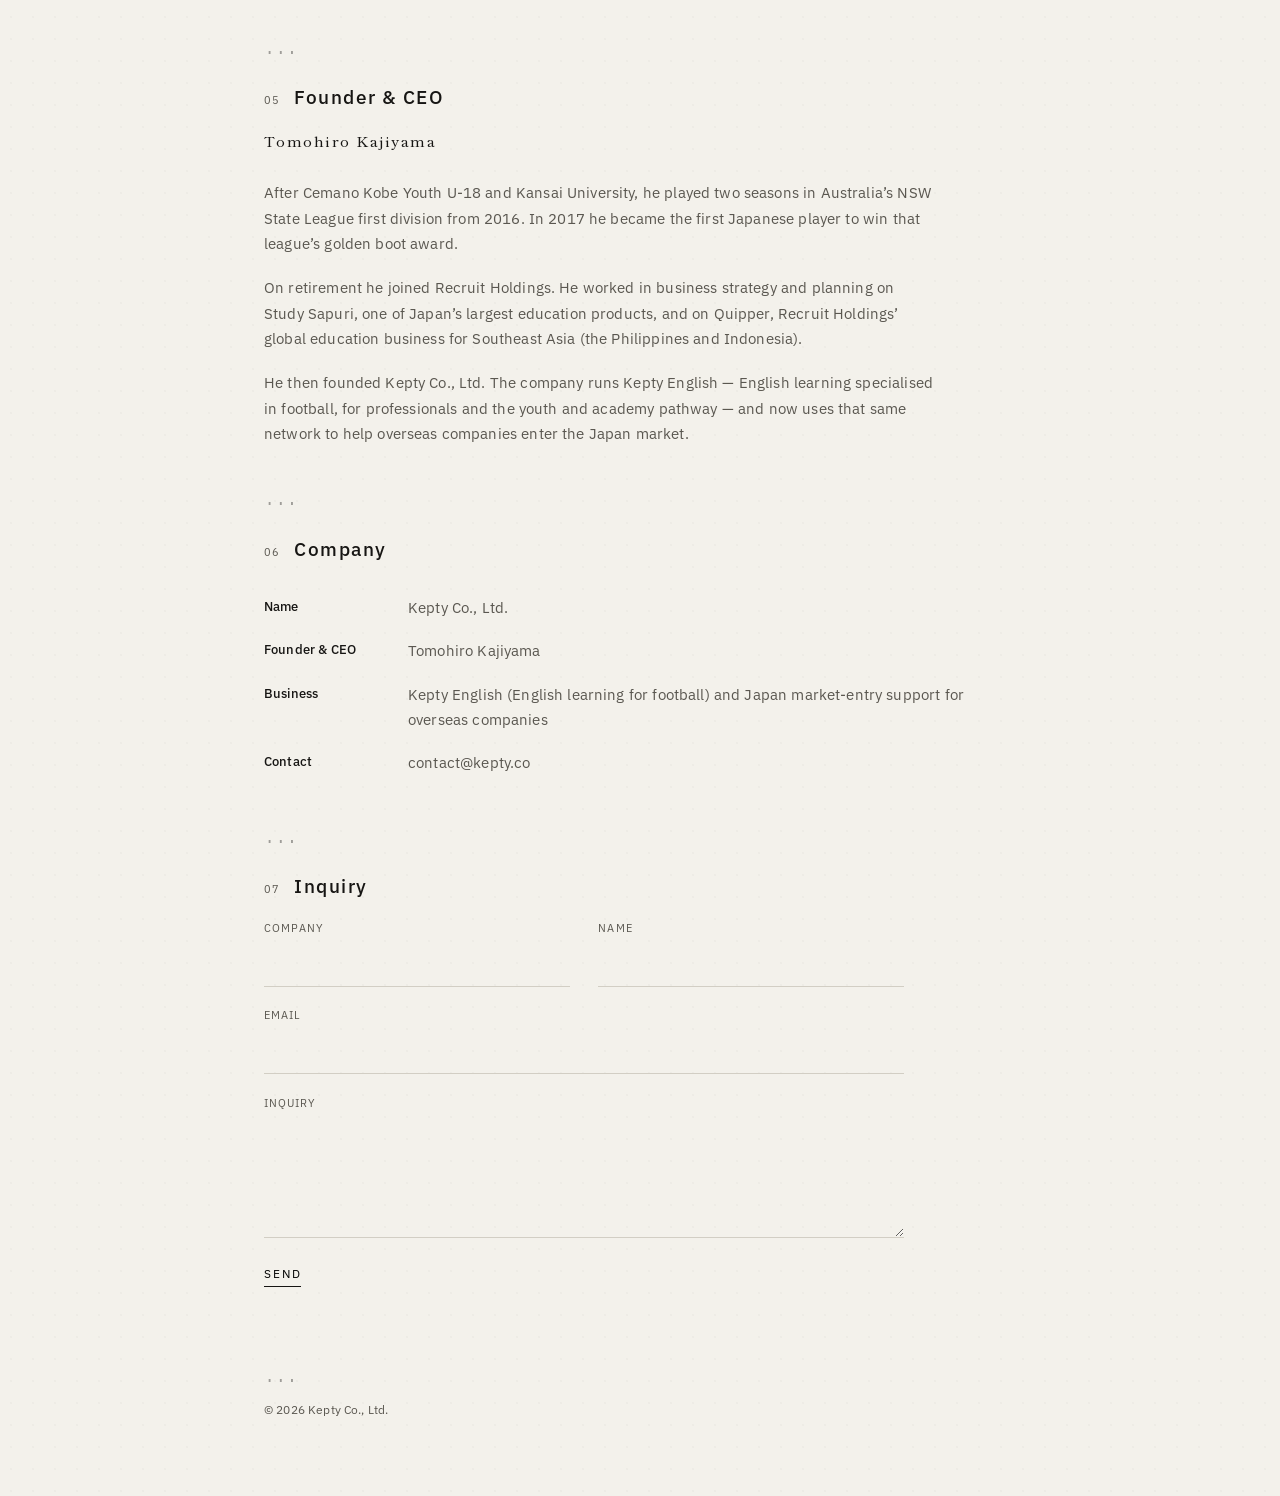
==== commit 46bf5781: "あ" ====
--- a/en.html
+++ b/en.html
@@ -3,7 +3,7 @@
   <head>
     <meta charset="UTF-8" />
     <meta http-equiv="refresh" content="0; url=./" />
-    <link rel="canonical" href="https://kepty19.github.io/agency/" />
+    <link rel="canonical" href="https://keptyjapan.com/" />
     <title>Kepty Co., Ltd.</title>
     <script>
       location.replace("./" + location.search + location.hash);
